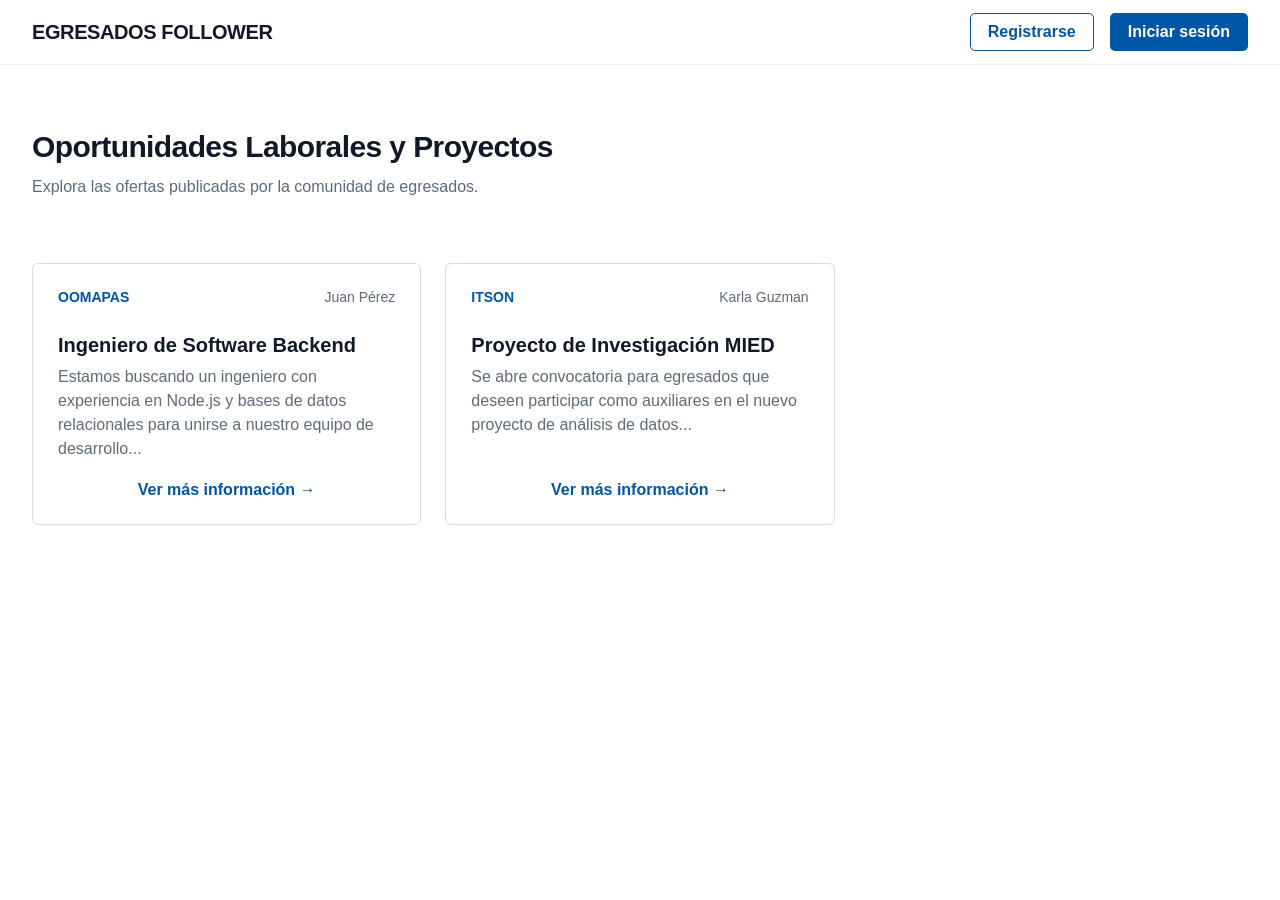
==== frontend/index.html @ 3dae3e12 "Primer commit, estructura del proyecto con IA, leanla en este orden: AGENTS.mc > ARCHITECTURE.mc > L" ====
<!doctype html>
<html lang="es">
<head>
  <meta charset="utf-8">
  <meta name="viewport" content="width=device-width, initial-scale=1">
  <title>EGRESADOS FOLLOWER</title>
  <link rel="stylesheet" href="styles.css">
</head>
<body>
  <header class="site-header">
    <a class="brand" href="#inicio">EGRESADOS FOLLOWER</a>
    <nav class="guest-nav" aria-label="Navegación principal">
      <button class="button button-outline" data-screen="registro">Registrarse</button>
      <button class="button button-primary" data-screen="login">Iniciar sesión</button>
    </nav>
  </header>

  <main>
    <section id="inicio" class="screen screen-active" aria-labelledby="home-title">
      <div class="section-heading">
        <div>
          <h1 id="home-title">Oportunidades Laborales y Proyectos</h1>
          <p>Explora las ofertas publicadas por la comunidad de egresados.</p>
        </div>
        <button class="button button-primary authenticated-only hidden" id="publish-button">Publicar oferta</button>
      </div>
      <div id="opportunities" class="opportunity-grid" aria-live="polite"></div>
    </section>

    <section id="registro" class="screen" aria-labelledby="register-title">
      <form class="card form-card" id="register-form">
        <div class="form-heading">
          <h1 id="register-title">Registro de Egresado</h1>
          <p>Ingresa tus datos para solicitar el acceso a la plataforma.</p>
        </div>
        <div class="form-grid">
          <label>Nombre(s)<input name="firstName" required autocomplete="given-name"></label>
          <label>Apellido paterno<input name="fatherLastName" required autocomplete="family-name"></label>
          <label>Apellido materno<input name="motherLastName" required></label>
          <label>Correo electrónico<input name="email" type="email" required autocomplete="email"></label>
          <label>Contraseña<input name="password" type="password" minlength="8" required autocomplete="new-password"></label>
          <label>Carrera / Programa Educativo de Egreso
            <select name="major" required>
              <option value="">Selecciona tu carrera...</option>
              <option>Ingeniería de Software</option>
              <option>Ingeniería Industrial</option>
              <option>Licenciatura en Administración</option>
              <option>Otra carrera</option>
            </select>
          </label>
        </div>
        <label class="checkbox-label"><input name="privacyAccepted" type="checkbox" required> He leído y acepto el Aviso de Privacidad.</label>
        <p class="form-message" id="register-message" role="alert"></p>
        <button class="button button-primary button-wide" type="submit">Enviar solicitud de registro</button>
      </form>
    </section>

    <section id="login" class="screen" aria-labelledby="login-title">
      <form class="card form-card compact" id="login-form">
        <div class="form-heading">
          <h1 id="login-title">Iniciar sesión</h1>
          <p>Ingresa tus credenciales para acceder a tu cuenta.</p>
        </div>
        <label>Correo electrónico personal<input name="email" type="email" placeholder="ejemplo@correo.com" required autocomplete="email"></label>
        <div class="label-with-link"><label>Contraseña</label><button class="text-button" type="button" data-screen="recuperacion">¿Olvidaste tu contraseña?</button></div>
        <input name="password" type="password" required autocomplete="current-password">
        <p class="form-message" id="login-message" role="alert"></p>
        <button class="button button-primary button-wide" type="submit">Ingresar a mi cuenta</button>
        <p class="form-footer">¿Aún no tienes una cuenta? <button class="text-button" type="button" data-screen="registro">Solicita tu registro aquí</button></p>
      </form>
    </section>

    <section id="recuperacion" class="screen" aria-labelledby="reset-title">
      <form class="card form-card compact" id="reset-form">
        <div class="form-heading">
          <h1 id="reset-title">Recuperar contraseña</h1>
          <p>Ingresa el correo asociado a tu cuenta y te enviaremos un enlace para restablecer tu acceso.</p>
        </div>
        <label>Correo electrónico personal<input name="email" type="email" placeholder="tu.correo@ejemplo.com" required autocomplete="email"></label>
        <p class="form-message" id="reset-message" role="alert"></p>
        <button class="button button-primary button-wide" type="submit">Enviar enlace de recuperación</button>
        <button class="button button-link button-wide" type="button" data-screen="login">Volver a iniciar sesión</button>
      </form>
    </section>

    <section id="review" class="screen" aria-labelledby="review-title">
      <div class="card status-card">
        <div class="status-icon" aria-hidden="true">✓</div>
        <h1 id="review-title">Solicitud en revisión</h1>
        <p>Tu información ha sido recibida y está siendo analizada por un coordinador de tu carrera o posgrado para verificar tu estatus de egresado. Recibirás una notificación en tu correo electrónico en cuanto tu acceso sea validado.</p>
        <button class="button button-primary button-wide" data-screen="inicio">Entendido</button>
      </div>
    </section>
  </main>
  <script src="app.js"></script>
</body>
</html>
---- frontend/styles.css ----
:root {
  font-family: Arial, Helvetica, sans-serif;
  color: #111827;
  background: #ffffff;
  --blue: #0056a6;
  --blue-dark: #003f7a;
  --border: #d7dce2;
  --muted: #5f6b78;
  --surface: #f8fafc;
}

* { box-sizing: border-box; }
body { margin: 0; min-width: 320px; background: #fff; }
button, input, select { font: inherit; }
button { cursor: pointer; }
.site-header { height: 65px; padding: 0 max(32px, calc((100% - 1280px) / 2)); border-bottom: 1px solid #eef0f3; display: flex; align-items: center; justify-content: space-between; }
.brand { color: #111827; text-decoration: none; font-size: 20px; font-weight: 700; letter-spacing: -.02em; }
.guest-nav { display: flex; gap: 16px; }
.button { border: 1px solid transparent; border-radius: 5px; min-height: 38px; padding: 0 17px; font-weight: 700; transition: background .2s, border-color .2s; }
.button-primary { background: var(--blue); color: #fff; }
.button-primary:hover { background: var(--blue-dark); }
.button-outline { border-color: var(--blue); color: var(--blue); background: #fff; }
.button-outline:hover { background: #eef6ff; }
.button-link, .text-button { color: var(--blue); background: transparent; border: 0; padding: 0; text-decoration: underline; }
.button-wide { width: 100%; }
.hidden { display: none !important; }
.screen { display: none; max-width: 1280px; min-height: calc(100vh - 65px); margin: 0 auto; padding: 64px 32px; }
.screen-active { display: block; }
.section-heading { display: flex; align-items: center; justify-content: space-between; margin-bottom: 64px; }
h1 { margin: 0; font-size: 30px; line-height: 1.2; letter-spacing: -.02em; }
p { color: var(--muted); line-height: 1.5; margin: 10px 0 0; }
.opportunity-grid { display: grid; grid-template-columns: repeat(3, 1fr); gap: 24px; }
.opportunity-card, .card { border: 1px solid var(--border); border-radius: 6px; background: #fff; }
.opportunity-card { min-height: 243px; padding: 25px; display: flex; flex-direction: column; }
.opportunity-meta { display: flex; justify-content: space-between; gap: 12px; color: var(--muted); font-size: 14px; }
.opportunity-tag { color: var(--blue); font-weight: 700; }
.opportunity-card h2 { font-size: 20px; margin: 29px 0 8px; }
.opportunity-card p { margin: 0; }
.opportunity-card a { color: var(--blue); font-weight: 700; text-decoration: none; margin: auto auto 0; padding-top: 20px; text-align: center; }
.form-card { width: min(100%, 576px); margin: 0 auto; padding: 33px; }
.form-card.compact { width: min(100%, 448px); }
.form-heading { text-align: center; margin-bottom: 32px; }
.form-heading p { margin-top: 12px; }
.form-grid { display: grid; grid-template-columns: 1fr 1fr; gap: 24px 16px; }
label { display: flex; flex-direction: column; gap: 8px; color: #111827; font-weight: 700; }
input, select { width: 100%; min-height: 38px; border: 1px solid #aeb8c4; border-radius: 4px; background: #fff; padding: 8px 12px; color: #111827; }
input:focus, select:focus { outline: 2px solid #9bc5eb; border-color: var(--blue); }
.checkbox-label { flex-direction: row; align-items: center; margin: 24px 0; font-size: 14px; font-weight: 400; }
.checkbox-label input { width: 16px; min-height: 16px; }
.form-message { min-height: 24px; color: #a32929; font-size: 14px; }
.label-with-link { display: flex; justify-content: space-between; align-items: center; margin-top: 24px; }
.label-with-link label { display: block; }
.form-footer { text-align: center; font-size: 14px; margin-top: 28px; }
.status-card { width: min(100%, 448px); margin: 80px auto 0; padding: 32px; text-align: center; }
.status-icon { width: 64px; height: 64px; margin: 0 auto 24px; border-radius: 50%; display: grid; place-items: center; background: #e8f3fb; color: var(--blue); font-size: 32px; }
.status-card p { text-align: left; margin: 28px 0; }
.success-message { color: #176b3a; }
.email-page { background: #f5f7fa; padding: 40px 20px; }
.email-card { width: min(100%, 600px); margin: 0 auto; border: 1px solid var(--border); background: #fff; }
.email-header { padding: 24px; text-align: center; border-bottom: 1px solid var(--border); color: var(--blue); font-weight: 700; font-size: 20px; }
.email-content { padding: 32px; }
.email-content h1 { font-size: 24px; margin: 24px 0 16px; }
.email-content .button { display: inline-flex; align-items: center; text-decoration: none; margin-top: 16px; }
.email-footer { padding: 20px; border-top: 1px solid var(--border); color: var(--muted); font-size: 13px; text-align: center; }
@media (max-width: 800px) {
  .site-header { padding: 0 20px; }
  .brand { font-size: 16px; }
  .screen { padding: 40px 20px; }
  .section-heading { align-items: flex-start; flex-direction: column; gap: 20px; margin-bottom: 32px; }
  .opportunity-grid { grid-template-columns: 1fr; }
  .form-grid { grid-template-columns: 1fr; }
}
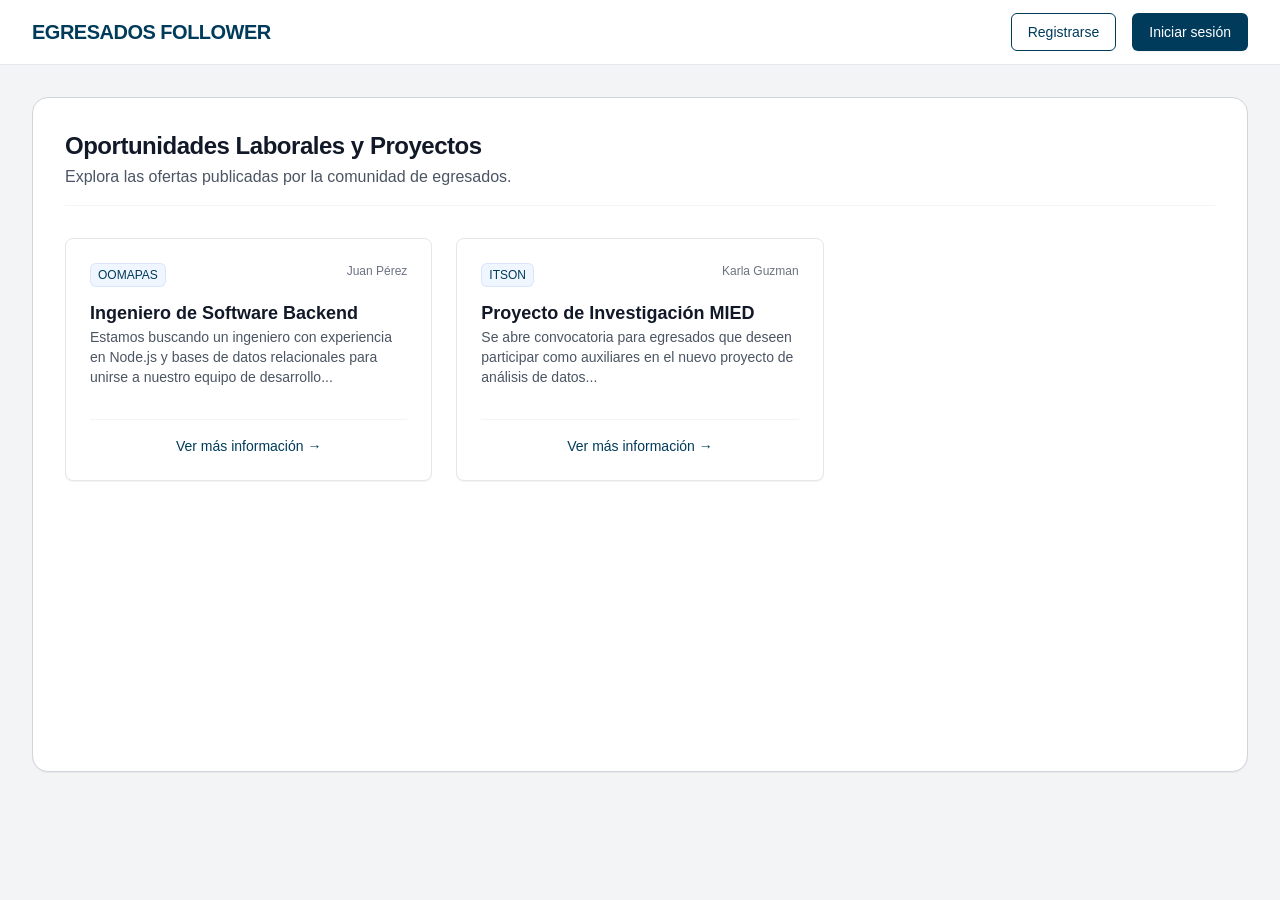
==== commit 47c4366e: "Arreglado el problema de la GUI." ====
--- a/frontend/index.html
+++ b/frontend/index.html
@@ -8,15 +8,18 @@
 </head>
 <body>
   <header class="site-header">
-    <a class="brand" href="#inicio">EGRESADOS FOLLOWER</a>
+    <a class="brand" id="site-brand" href="#inicio">EGRESADOS FOLLOWER</a>
     <nav class="guest-nav" aria-label="Navegación principal">
       <button class="button button-outline" data-screen="registro">Registrarse</button>
       <button class="button button-primary" data-screen="login">Iniciar sesión</button>
     </nav>
+    <nav class="back-nav hidden" aria-label="Navegación secundaria">
+      <button class="text-button" type="button" data-screen="inicio">← Volver al inicio</button>
+    </nav>
   </header>
 
   <main>
-    <section id="inicio" class="screen screen-active" aria-labelledby="home-title">
+    <section id="inicio" class="screen screen-active home-screen" aria-labelledby="home-title">
       <div class="section-heading">
         <div>
           <h1 id="home-title">Oportunidades Laborales y Proyectos</h1>
@@ -27,19 +30,19 @@
       <div id="opportunities" class="opportunity-grid" aria-live="polite"></div>
     </section>
 
-    <section id="registro" class="screen" aria-labelledby="register-title">
+    <section id="registro" class="screen auth-screen" aria-labelledby="register-title">
       <form class="card form-card" id="register-form">
         <div class="form-heading">
           <h1 id="register-title">Registro de Egresado</h1>
           <p>Ingresa tus datos para solicitar el acceso a la plataforma.</p>
         </div>
         <div class="form-grid">
-          <label>Nombre(s)<input name="firstName" required autocomplete="given-name"></label>
-          <label>Apellido paterno<input name="fatherLastName" required autocomplete="family-name"></label>
-          <label>Apellido materno<input name="motherLastName" required></label>
-          <label>Correo electrónico<input name="email" type="email" required autocomplete="email"></label>
-          <label>Contraseña<input name="password" type="password" minlength="8" required autocomplete="new-password"></label>
-          <label>Carrera / Programa Educativo de Egreso
+          <label class="register-name">Nombre(s)<input name="firstName" required autocomplete="given-name"></label>
+          <label>Apellido Paterno<input name="fatherLastName" required autocomplete="family-name"></label>
+          <label>Apellido Materno<input name="motherLastName" required></label>
+          <label class="register-email">Correo electrónico personal<input name="email" type="email" placeholder="ejemplo@correo.com" required autocomplete="email"></label>
+          <label class="register-password">Contraseña<input name="password" type="password" minlength="8" required autocomplete="new-password"></label>
+          <label class="register-major">Carrera / Programa Educativo de Egreso
             <select name="major" required>
               <option value="">Selecciona tu carrera...</option>
               <option>Ingeniería de Software</option>
@@ -49,45 +52,49 @@
             </select>
           </label>
         </div>
-        <label class="checkbox-label"><input name="privacyAccepted" type="checkbox" required> He leído y acepto el Aviso de Privacidad.</label>
+        <label class="checkbox-label"><input name="privacyAccepted" type="checkbox" required> <span>He leído y acepto el <span class="privacy-link">Aviso de Privacidad</span>.</span></label>
         <p class="form-message" id="register-message" role="alert"></p>
         <button class="button button-primary button-wide" type="submit">Enviar solicitud de registro</button>
       </form>
     </section>
 
-    <section id="login" class="screen" aria-labelledby="login-title">
+    <section id="login" class="screen auth-screen" aria-labelledby="login-title">
       <form class="card form-card compact" id="login-form">
         <div class="form-heading">
           <h1 id="login-title">Iniciar sesión</h1>
           <p>Ingresa tus credenciales para acceder a tu cuenta.</p>
         </div>
         <label>Correo electrónico personal<input name="email" type="email" placeholder="ejemplo@correo.com" required autocomplete="email"></label>
-        <div class="label-with-link"><label>Contraseña</label><button class="text-button" type="button" data-screen="recuperacion">¿Olvidaste tu contraseña?</button></div>
-        <input name="password" type="password" required autocomplete="current-password">
+        <div class="label-with-link"><label for="login-password">Contraseña</label><button class="text-button" type="button" data-screen="recuperacion">¿Olvidaste tu contraseña?</button></div>
+        <input id="login-password" name="password" type="password" required autocomplete="current-password">
         <p class="form-message" id="login-message" role="alert"></p>
         <button class="button button-primary button-wide" type="submit">Ingresar a mi cuenta</button>
         <p class="form-footer">¿Aún no tienes una cuenta? <button class="text-button" type="button" data-screen="registro">Solicita tu registro aquí</button></p>
       </form>
     </section>
 
-    <section id="recuperacion" class="screen" aria-labelledby="reset-title">
-      <form class="card form-card compact" id="reset-form">
-        <div class="form-heading">
-          <h1 id="reset-title">Recuperar contraseña</h1>
-          <p>Ingresa el correo asociado a tu cuenta y te enviaremos un enlace para restablecer tu acceso.</p>
-        </div>
-        <label>Correo electrónico personal<input name="email" type="email" placeholder="tu.correo@ejemplo.com" required autocomplete="email"></label>
-        <p class="form-message" id="reset-message" role="alert"></p>
-        <button class="button button-primary button-wide" type="submit">Enviar enlace de recuperación</button>
-        <button class="button button-link button-wide" type="button" data-screen="login">Volver a iniciar sesión</button>
-      </form>
+    <section id="recuperacion" class="screen auth-screen reset-screen" aria-labelledby="reset-title">
+      <div class="reset-content">
+        <h1 class="reset-brand">EGRESADOS ITSON</h1>
+        <form class="card form-card compact reset-card" id="reset-form">
+          <div class="form-heading">
+            <h1 id="reset-title">Recuperar contraseña</h1>
+            <p>Ingresa el correo electrónico asociado a tu cuenta y te enviaremos un enlace para restablecer tu acceso.</p>
+          </div>
+          <label>Correo electrónico<input name="email" type="email" placeholder="tu.correo@ejemplo.com" required autocomplete="email"></label>
+          <p class="form-message" id="reset-message" role="alert"></p>
+          <button class="button button-primary button-wide" type="submit">Enviar enlace de recuperación</button>
+          <button class="button button-link button-wide" type="button" data-screen="login">Volver a iniciar sesión</button>
+        </form>
+      </div>
     </section>
 
-    <section id="review" class="screen" aria-labelledby="review-title">
-      <div class="card status-card">
-        <div class="status-icon" aria-hidden="true">✓</div>
+    <section id="review" class="screen review-screen" aria-labelledby="review-title">
+      <div class="card status-card" role="dialog" aria-modal="true" aria-labelledby="review-title">
+        <div class="status-icon" aria-hidden="true"><img src="assets/pending-clock.svg" alt=""></div>
         <h1 id="review-title">Solicitud en revisión</h1>
-        <p>Tu información ha sido recibida y está siendo analizada por un coordinador de tu carrera o posgrado para verificar tu estatus de egresado. Recibirás una notificación en tu correo electrónico en cuanto tu acceso sea validado.</p>
+        <p>Tu información ha sido recibida y está siendo analizada por un coordinador de tu carrera o posgrado para verificar tu estatus de egresado.</p>
+        <p>Recibirás una notificación en tu correo electrónico en cuanto tu acceso sea validado.</p>
         <button class="button button-primary button-wide" data-screen="inicio">Entendido</button>
       </div>
     </section>
--- a/frontend/styles.css
+++ b/frontend/styles.css
@@ -1,59 +1,100 @@
 :root {
-  font-family: Arial, Helvetica, sans-serif;
+  font-family: Inter, Arial, sans-serif;
   color: #111827;
-  background: #ffffff;
-  --blue: #0056a6;
-  --blue-dark: #003f7a;
-  --border: #d7dce2;
-  --muted: #5f6b78;
-  --surface: #f8fafc;
+  background: #f3f4f6;
+  --blue: #003b5c;
+  --blue-dark: #002f49;
+  --border: #d1d5db;
+  --muted: #4b5563;
+  --surface: #fff;
 }
 
 * { box-sizing: border-box; }
-body { margin: 0; min-width: 320px; background: #fff; }
+body { margin: 0; min-width: 320px; background: #f3f4f6; }
 button, input, select { font: inherit; }
 button { cursor: pointer; }
-.site-header { height: 65px; padding: 0 max(32px, calc((100% - 1280px) / 2)); border-bottom: 1px solid #eef0f3; display: flex; align-items: center; justify-content: space-between; }
-.brand { color: #111827; text-decoration: none; font-size: 20px; font-weight: 700; letter-spacing: -.02em; }
+.site-header { height: 65px; padding: 0 max(20px, calc((100% - 1216px) / 2)); border-bottom: 1px solid #e5e7eb; display: flex; align-items: center; justify-content: space-between; background: #fff; }
+.brand { color: var(--blue); text-decoration: none; font-size: 20px; font-weight: 700; line-height: 28px; letter-spacing: -.025em; }
 .guest-nav { display: flex; gap: 16px; }
-.button { border: 1px solid transparent; border-radius: 5px; min-height: 38px; padding: 0 17px; font-weight: 700; transition: background .2s, border-color .2s; }
-.button-primary { background: var(--blue); color: #fff; }
+.back-nav { display: flex; align-items: center; }
+.button { border: 1px solid transparent; border-radius: 6px; min-height: 38px; padding: 0 16px; font-size: 14px; font-weight: 500; transition: background .2s, border-color .2s; }
+.button-primary { background: var(--blue); color: #fff; box-shadow: 0 1px 1px rgba(0, 0, 0, .05); }
 .button-primary:hover { background: var(--blue-dark); }
 .button-outline { border-color: var(--blue); color: var(--blue); background: #fff; }
-.button-outline:hover { background: #eef6ff; }
-.button-link, .text-button { color: var(--blue); background: transparent; border: 0; padding: 0; text-decoration: underline; }
+.button-outline:hover { background: #eff6ff; }
+.button-link, .text-button { color: var(--blue); background: transparent; border: 0; padding: 0; font-size: 14px; font-weight: 500; }
+.button-link:hover, .text-button:hover { text-decoration: underline; }
 .button-wide { width: 100%; }
 .hidden { display: none !important; }
-.screen { display: none; max-width: 1280px; min-height: calc(100vh - 65px); margin: 0 auto; padding: 64px 32px; }
+.screen { display: none; width: 100%; min-height: calc(100vh - 65px); margin: 0 auto; padding: 32px; }
 .screen-active { display: block; }
-.section-heading { display: flex; align-items: center; justify-content: space-between; margin-bottom: 64px; }
-h1 { margin: 0; font-size: 30px; line-height: 1.2; letter-spacing: -.02em; }
+.home-screen { max-width: 1216px; min-height: 675px; margin: 32px auto 0; padding: 32px; border: 1px solid var(--border); border-radius: 16px; background: #fff; box-shadow: 0 1px 1px rgba(0, 0, 0, .05); }
+.section-heading { display: flex; align-items: center; justify-content: space-between; margin-bottom: 32px; padding-bottom: 16px; border-bottom: 1px solid #f3f4f6; }
+.section-heading h1 { margin: 0; font-size: 24px; line-height: 32px; letter-spacing: -.02em; }
 p { color: var(--muted); line-height: 1.5; margin: 10px 0 0; }
-.opportunity-grid { display: grid; grid-template-columns: repeat(3, 1fr); gap: 24px; }
-.opportunity-card, .card { border: 1px solid var(--border); border-radius: 6px; background: #fff; }
-.opportunity-card { min-height: 243px; padding: 25px; display: flex; flex-direction: column; }
-.opportunity-meta { display: flex; justify-content: space-between; gap: 12px; color: var(--muted); font-size: 14px; }
-.opportunity-tag { color: var(--blue); font-weight: 700; }
-.opportunity-card h2 { font-size: 20px; margin: 29px 0 8px; }
-.opportunity-card p { margin: 0; }
-.opportunity-card a { color: var(--blue); font-weight: 700; text-decoration: none; margin: auto auto 0; padding-top: 20px; text-align: center; }
-.form-card { width: min(100%, 576px); margin: 0 auto; padding: 33px; }
+.section-heading p { margin-top: 3px; font-size: 16px; line-height: 24px; }
+.opportunity-grid { display: grid; grid-template-columns: repeat(3, minmax(0, 1fr)); gap: 24px; }
+.opportunity-card, .card { border: 1px solid var(--border); background: #fff; box-shadow: 0 1px 1px rgba(0, 0, 0, .05); }
+.opportunity-card { min-height: 243px; padding: 24px; border-color: #e5e7eb; border-radius: 8px; display: flex; flex-direction: column; }
+.opportunity-meta { display: flex; justify-content: space-between; align-items: flex-start; gap: 12px; color: #6b7280; font-size: 12px; line-height: 16px; }
+.opportunity-tag { padding: 4px 8px; border-radius: 6px; background: #eff6ff; color: var(--blue); font-weight: 500; box-shadow: inset 0 0 0 1px rgba(29, 78, 216, .1); }
+.opportunity-card h2 { font-size: 18px; line-height: 28px; margin: 12px 0 0; }
+.opportunity-card p { margin: 0; color: var(--muted); font-size: 14px; line-height: 20px; display: -webkit-box; -webkit-line-clamp: 3; -webkit-box-orient: vertical; overflow: hidden; }
+.opportunity-card a { color: var(--blue); font-size: 14px; line-height: 20px; font-weight: 500; text-decoration: none; margin: auto 0 0; padding-top: 16px; border-top: 1px solid #f3f4f6; text-align: center; }
+.opportunity-card a:hover { text-decoration: underline; }
+.auth-screen { max-width: none; min-height: calc(100vh - 65px); padding: 32px; align-items: center; justify-content: center; }
+.auth-screen.screen-active { display: flex; }
+.form-card { width: min(100%, 576px); margin: 0 auto; padding: 32px; border-radius: 16px; }
 .form-card.compact { width: min(100%, 448px); }
 .form-heading { text-align: center; margin-bottom: 32px; }
-.form-heading p { margin-top: 12px; }
-.form-grid { display: grid; grid-template-columns: 1fr 1fr; gap: 24px 16px; }
-label { display: flex; flex-direction: column; gap: 8px; color: #111827; font-weight: 700; }
-input, select { width: 100%; min-height: 38px; border: 1px solid #aeb8c4; border-radius: 4px; background: #fff; padding: 8px 12px; color: #111827; }
-input:focus, select:focus { outline: 2px solid #9bc5eb; border-color: var(--blue); }
-.checkbox-label { flex-direction: row; align-items: center; margin: 24px 0; font-size: 14px; font-weight: 400; }
-.checkbox-label input { width: 16px; min-height: 16px; }
-.form-message { min-height: 24px; color: #a32929; font-size: 14px; }
+.form-heading h1 { margin: 0; font-size: 24px; line-height: 32px; letter-spacing: -.02em; }
+.form-heading p { margin-top: 8px; font-size: 14px; line-height: 20px; }
+.form-grid { display: grid; grid-template-columns: 1fr 1fr; gap: 20px; }
+label { display: flex; flex-direction: column; gap: 4px; color: #374151; font-size: 14px; font-weight: 500; line-height: 20px; }
+.register-name, .register-major { grid-column: 1 / -1; }
+input, select { width: 100%; height: 38px; border: 1px solid var(--border); border-radius: 6px; background: #fff; padding: 8px 12px; color: #111827; font-size: 14px; }
+input::placeholder { color: #9ca3af; opacity: 1; }
+select { appearance: none; padding-right: 32px; background-image: url("assets/select-chevron.svg"); background-repeat: no-repeat; background-position: right 12px center; }
+input:focus, select:focus { outline: 2px solid #9bc5eb; outline-offset: 1px; border-color: var(--blue); }
+.checkbox-label { flex-direction: row; align-items: center; gap: 8px; margin: 20px 0; font-size: 14px; font-weight: 400; }
+.checkbox-label span { line-height: 20px; }
+.checkbox-label input { appearance: none; flex: 0 0 16px; width: 16px; height: 16px; padding: 0; border: 0; border-radius: 0; background-image: url("assets/privacy-checkbox.svg"); background-repeat: no-repeat; background-position: center; }
+.checkbox-label input:checked { background: var(--blue); border: 1px solid var(--blue); border-radius: 3px; }
+.checkbox-label input:checked::after { content: "✓"; display: block; color: #fff; font-size: 12px; line-height: 14px; text-align: center; }
+.checkbox-label input:focus-visible { outline: 2px solid #9bc5eb; outline-offset: 2px; }
+.privacy-link { color: var(--blue); text-decoration: underline; }
+.form-message { display: none; min-height: 24px; color: #a32929; font-size: 14px; }
+.form-message:not(:empty) { display: block; }
+#register-form .checkbox-label { min-height: 28px; }
+#register-form > .button { min-height: 44px; margin-top: 12px; }
 .label-with-link { display: flex; justify-content: space-between; align-items: center; margin-top: 24px; }
 .label-with-link label { display: block; }
-.form-footer { text-align: center; font-size: 14px; margin-top: 28px; }
-.status-card { width: min(100%, 448px); margin: 80px auto 0; padding: 32px; text-align: center; }
-.status-icon { width: 64px; height: 64px; margin: 0 auto 24px; border-radius: 50%; display: grid; place-items: center; background: #e8f3fb; color: var(--blue); font-size: 32px; }
-.status-card p { text-align: left; margin: 28px 0; }
+#login-form > input[name="password"] { margin-top: 4px; }
+#login-form { padding-bottom: 40px; }
+#login-form .form-message { margin-top: 16px; }
+#login-form > .button { margin-top: 32px; min-height: 44px; }
+.form-footer { border-top: 1px solid #f3f4f6; text-align: center; font-size: 14px; margin-top: 31px; padding-top: 20px; }
+.form-footer .text-button { font-size: inherit; }
+.reset-screen { background: #f9fafb; }
+.reset-content { width: min(100%, 448px); transform: translateY(-32px); }
+.reset-brand { margin: 0 0 24px; color: var(--blue); text-align: center; font-size: 30px; line-height: 36px; letter-spacing: -.025em; }
+.reset-card { padding: 38px 40px 39px; border-color: #e5e7eb; border-radius: 12px; }
+.reset-card .form-heading { margin-bottom: 24px; }
+.reset-card .form-heading h1 { font-size: 20px; line-height: 28px; }
+.reset-card .form-heading p { margin-top: 8px; color: #6b7280; }
+.reset-card label { margin-bottom: 16px; }
+.reset-card .form-message { margin-top: 0; }
+.reset-card > .button-primary { min-height: 42px; }
+.reset-card .button-link { min-height: 24px; margin-top: 27px; }
+.review-screen { display: none; }
+.review-screen.screen-active { position: fixed; z-index: 10; inset: 0; display: grid; place-items: center; max-width: none; min-height: 100vh; margin: 0; padding: 24px; background: rgba(17, 24, 39, .6); backdrop-filter: blur(4px); }
+.status-card { width: min(100%, 448px); padding: 32px; border: 0; border-radius: 16px; text-align: center; box-shadow: 0 25px 50px -12px rgba(0, 0, 0, .25); }
+.status-icon { width: 64px; height: 64px; margin: 0 auto 24px; border-radius: 50%; display: grid; place-items: center; background: #eff6ff; }
+.status-icon img { display: block; }
+.status-card h1 { margin: 0; font-size: 20px; line-height: 28px; }
+.status-card p { margin: 20px 0 0; color: #4b5563; font-size: 14px; line-height: 20px; }
+.status-card p + p { margin-top: 28px; }
+.status-card .button { margin-top: 32px; min-height: 44px; }
 .success-message { color: #176b3a; }
 .email-page { background: #f5f7fa; padding: 40px 20px; }
 .email-card { width: min(100%, 600px); margin: 0 auto; border: 1px solid var(--border); background: #fff; }
@@ -65,8 +106,17 @@
 @media (max-width: 800px) {
   .site-header { padding: 0 20px; }
   .brand { font-size: 16px; }
-  .screen { padding: 40px 20px; }
-  .section-heading { align-items: flex-start; flex-direction: column; gap: 20px; margin-bottom: 32px; }
+  .home-screen { width: calc(100% - 32px); min-height: calc(100vh - 97px); margin-top: 16px; padding: 24px; }
+  .section-heading { align-items: flex-start; flex-direction: column; gap: 20px; margin-bottom: 24px; }
+  .section-heading h1 { font-size: 22px; }
   .opportunity-grid { grid-template-columns: 1fr; }
-  .form-grid { grid-template-columns: 1fr; }
+  .auth-screen { padding: 24px 16px; }
+  .auth-screen.screen-active { align-items: flex-start; }
+  .form-card { padding: 24px; }
+  .form-grid { grid-template-columns: 1fr; gap: 16px; }
+  .register-name, .register-major { grid-column: auto; }
+  .reset-content { margin: 24px 0; transform: none; }
+  .reset-card { padding: 32px 24px 24px; }
+  .reset-brand { font-size: 26px; }
+  .status-card { padding: 28px 24px; }
 }
